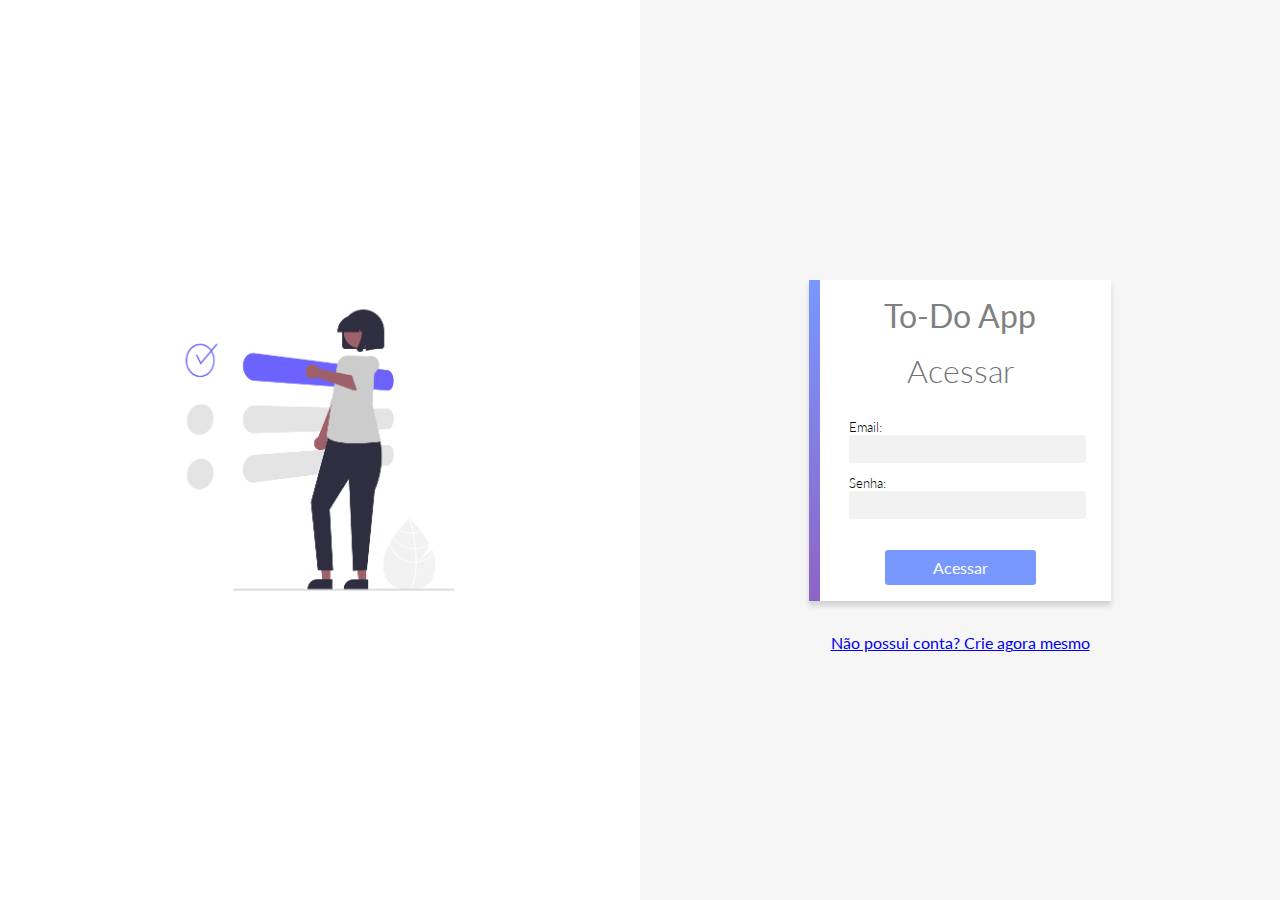
==== index.html @ 2ee163dc "update" ====
<!DOCTYPE html>
<html lang="pt-BR">

<head>
  <meta charset="UTF-8">
  <meta http-equiv="X-UA-Compatible" content="IE=edge">
  <meta name="viewport" content="width=device-width, initial-scale=1.0">
  <title>To-Do App</title>

  <!-- ---------------- estilos compartilhados entre login e signup ---------------- -->
  <link rel="stylesheet" href="styles/acesso.css">


</head>

<body>
  <div class="left">
    <img src="./assets/pessoa-login.png" alt="">
  </div>

  <div class="right">
    <form>
      <div class="form-header">
        <p>To-Do App</p>
      </div>
      <h1>Acessar</h1>
      <label>
        Email:
        <input id="inputEmail" type="text">
      </label>
      <label>
        Senha:
        <input id="inputPassword" type="password">
      </label>

      <button type="submit">Acessar</button>

    </form>
    <div class="ingressar">
      <a href="signup.html">Não possui conta? Crie agora mesmo</a>
    </div>
  </div>

<!-- ---------------------- lógica aplicada no login ----------------------- -->
<script src="/scripts/utils.js"></script>
<script src="/scripts/index.js"></script>
</body>

</html>
---- styles/acesso.css ----
@import url('./common.css');

body{
  display: flex;
}

h1 {
  color: rgb(116, 116, 116);
  font-weight: 300;
  margin: .5em 0;
}

form {
  position: relative;
  max-width: 26em;
  background-color: white;
  display: flex;
  align-items: center;
  flex-direction: column;
  margin: 2em auto;
  box-shadow: 0 5px 5px lightgrey;
  padding: 1em 2.5em;
  box-sizing: border-box;
}

form:after {
  position: absolute;
  content: '';
  width: .7em;
  height: 100%;
  top: 0;
  left: 0;
  background: linear-gradient(var(--primary), var(--secondary));
}


input {
  width: 100%;
  padding: .4em .5em;
  background-color: var(--app-grey);
  border: 1px solid var(--app-grey);
  border-radius: .2em;
}
.input_fail {
  border: 1px solid #ff0000 !important;
}
.input_ok {
  border: 1px solid #00ff95 !important;
}

input:focus {
  outline: none;
  border: 1px solid lightgrey;
}

label {
  width: 100%;
  font-weight: 300;
  margin-bottom: -.1em;
  margin-top: 1em;
  font-size: .8em;
}

button {
  padding: .5em 3em;
  background-color: var(--primary);
  color: white;
  margin-top: 2em;
  font-weight: 400;
  font-size: 1em;
}

.form-header {
  color: grey;
  font-size: 2em;
}
.ingressar{
  text-align: center;
}
.left{
  width: 50%;  
  background-color: white;
  text-align: center;
  display: flex;
  align-items: center;
  justify-content: center;
}
.left img{
  width:60%;
}
.right{
  width: 50%;
  display: flex;
  flex-direction: column;
  align-items: center;
  justify-content: center;
}

.errorMsg{
  color: red;
  width: 100%;
  height: 1em;
  position: relative;
  font-size: 12px;

}
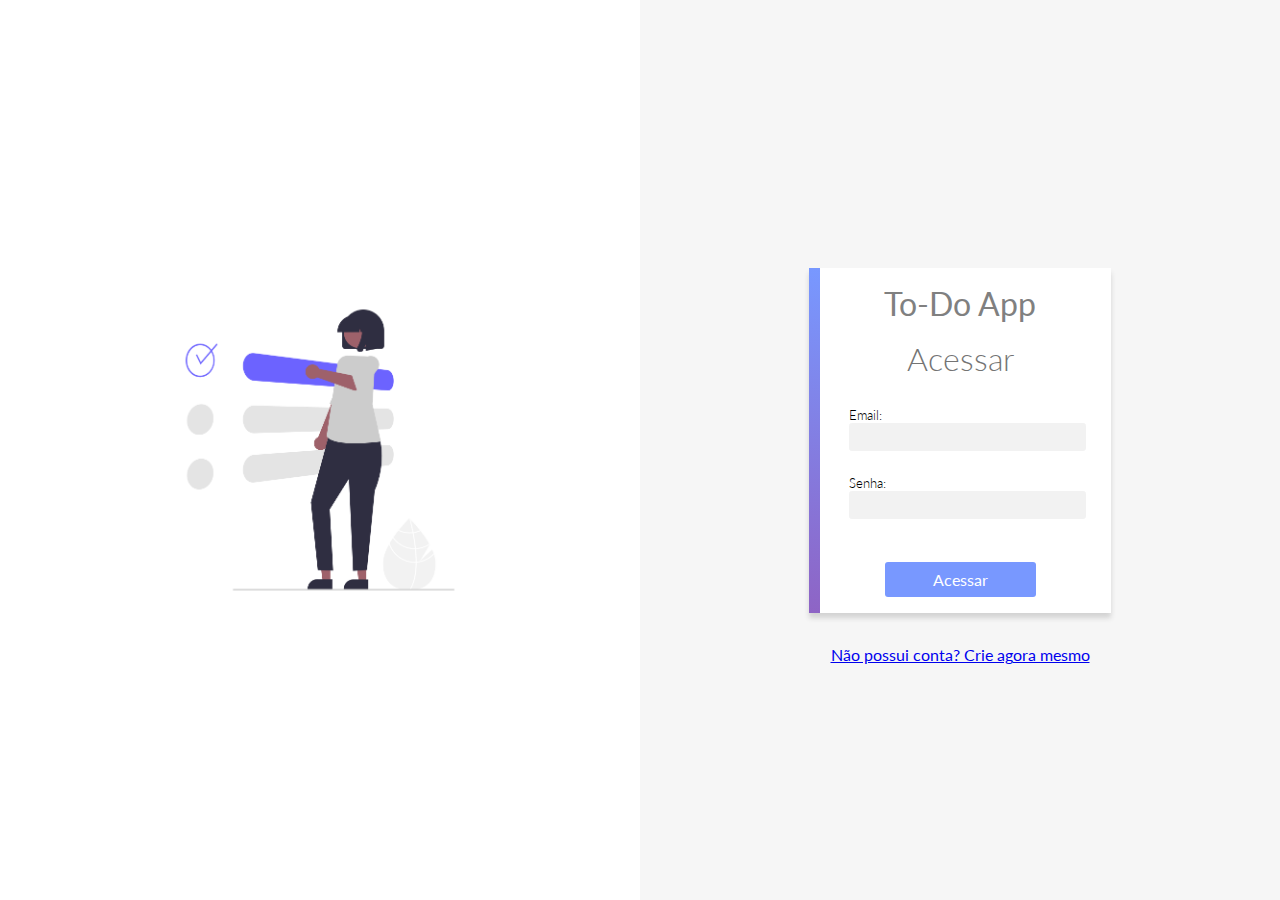
==== commit 8173a347: "validacao_login fail end ok" ====
--- a/index.html
+++ b/index.html
@@ -19,7 +19,7 @@
   </div>
 
   <div class="right">
-    <form>
+    <form class="form_cad" action="">
       <div class="form-header">
         <p>To-Do App</p>
       </div>
@@ -28,10 +28,13 @@
         Email:
         <input id="inputEmail" type="text">
       </label>
+      <span class="errorMsg" id="errorMsg"></span>
+
       <label>
         Senha:
         <input id="inputPassword" type="password">
       </label>
+      <span class="errorMsg" id="errorMsg"></span>
 
       <button type="submit">Acessar</button>
 
@@ -42,8 +45,8 @@
   </div>
 
 <!-- ---------------------- lógica aplicada no login ----------------------- -->
-<script src="/scripts/utils.js"></script>
-<script src="/scripts/index.js"></script>
+<!-- <script src="/scripts/utils.js"></script> -->
+<script src="./scripts/index.js"></script>
 </body>
 
 </html>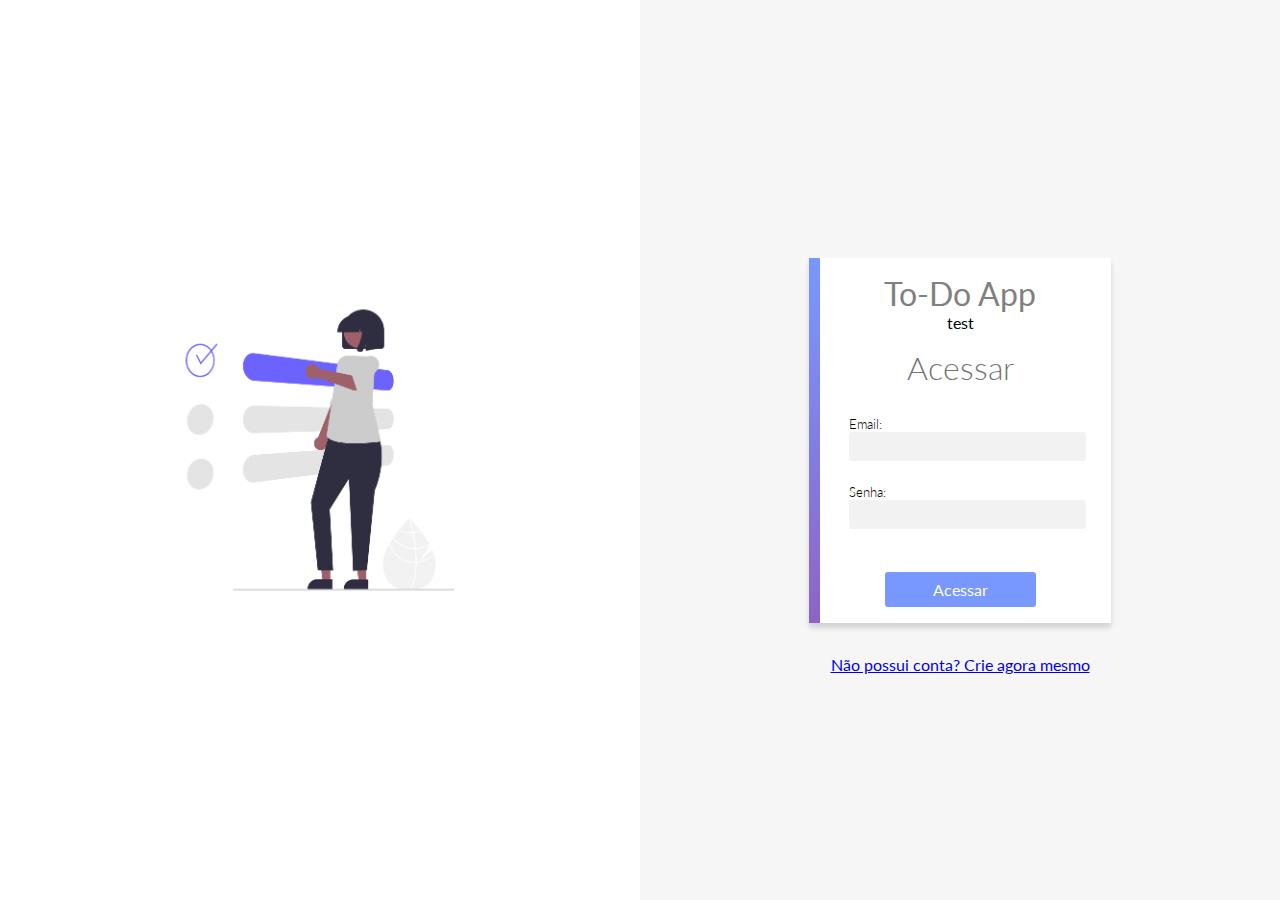
==== commit 29bd568e: "login finalizado" ====
--- a/index.html
+++ b/index.html
@@ -19,10 +19,11 @@
   </div>
 
   <div class="right">
-    <form class="form_cad" action="">
+    <form class="form_cad">
       <div class="form-header">
         <p>To-Do App</p>
       </div>
+      <div id= "creationstatus" class="">test</div>
       <h1>Acessar</h1>
       <label>
         Email:
@@ -45,7 +46,6 @@
   </div>
 
 <!-- ---------------------- lógica aplicada no login ----------------------- -->
-<!-- <script src="/scripts/utils.js"></script> -->
 <script src="./scripts/index.js"></script>
 </body>
 
--- a/styles/acesso.css
+++ b/styles/acesso.css
@@ -104,3 +104,17 @@
   font-size: 12px;
 
 }
+.user_sucesso{
+  font-size: 18px;
+  color: #00ff95;
+}
+.user_falha{
+  font-size: 18px;
+  color: #ff1100;
+}
+
+.creationstatus{
+  width: 100%;
+  height: 1em;
+  position: relative;
+}